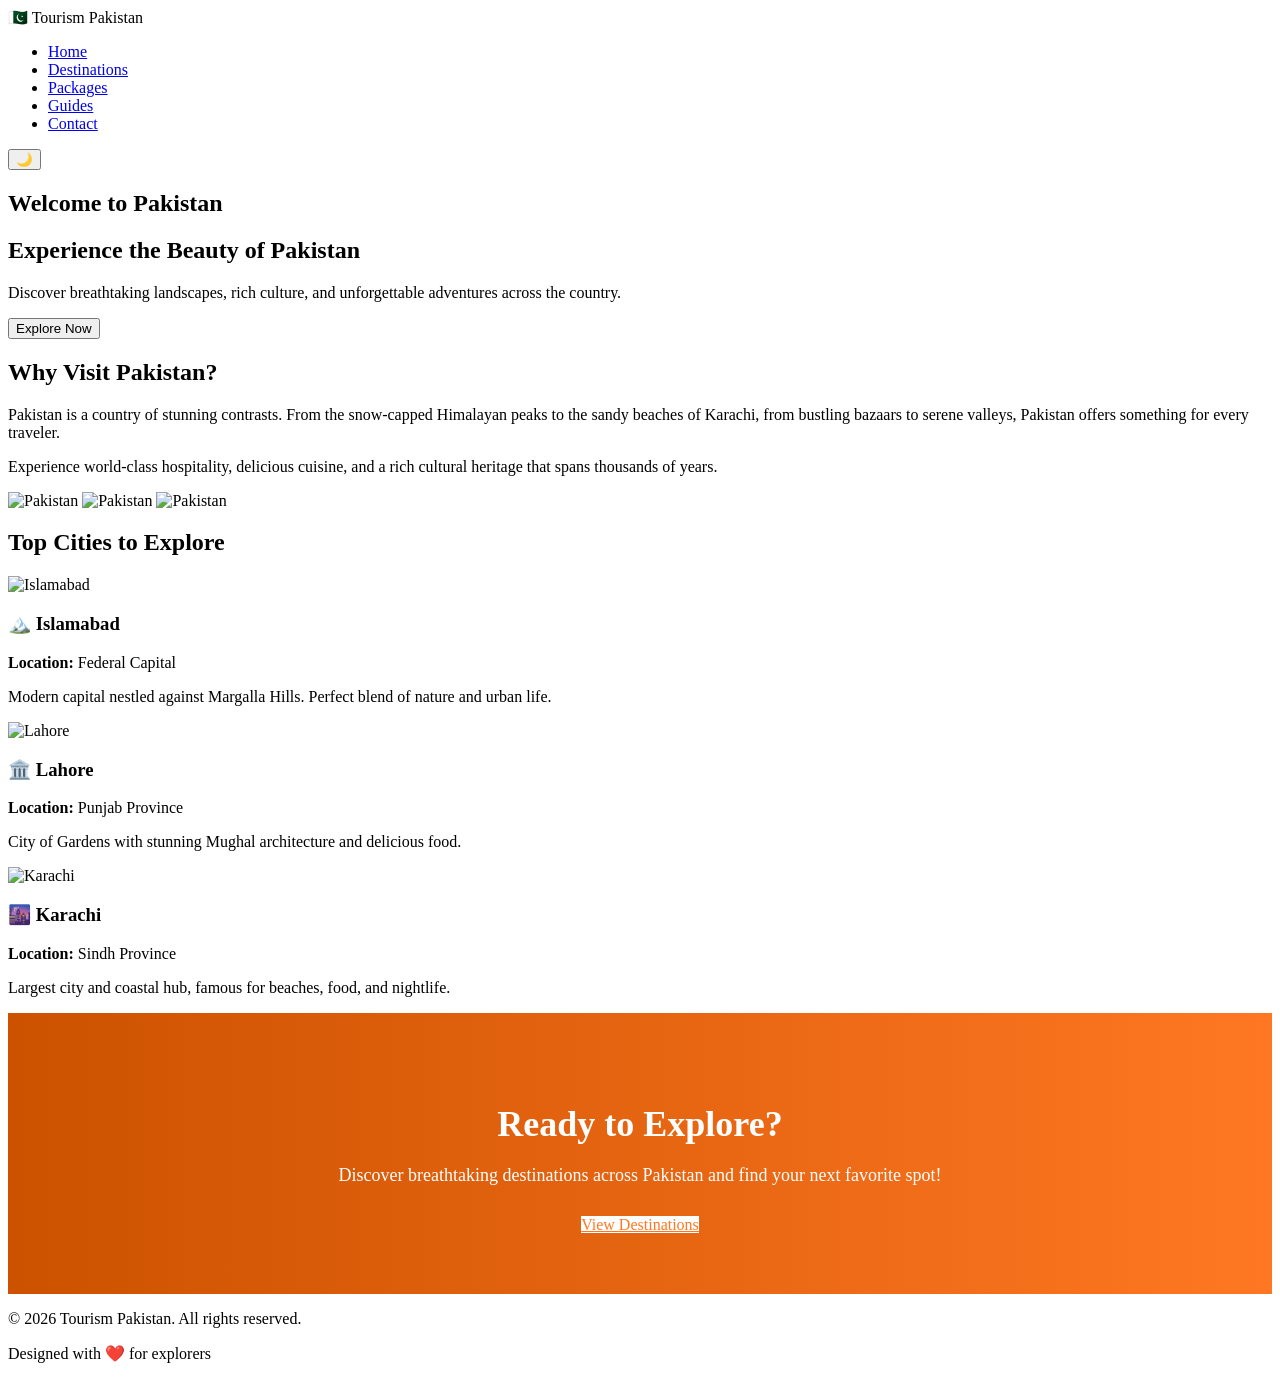
==== index.html @ 501bb72c "Add files via upload" ====
<!DOCTYPE html>
<html lang="en">
<head>
    <meta charset="UTF-8">
    <meta name="viewport" content="width=device-width, initial-scale=1.0">
    <title>Tourism Pakistan</title>
    <link rel="stylesheet" href="style.css">
    <link rel="stylesheet" href="dark-mode.css">
</head>
<body>

<!-- Navbar -->
<nav>
    <div class="logo">🇵🇰 Tourism Pakistan</div>
    <ul class="nav-links">
        <li><a href="index.html" class="active">Home</a></li>
        <li><a href="destinations.html">Destinations</a></li>
        <li><a href="packages.html">Packages</a></li>
        <li><a href="guides.html">Guides</a></li>
        <li><a href="contact.html">Contact</a></li>
    </ul>
    <button id="darkModeBtn" class="dark-mode-toggle">🌙</button>
</nav>

<!-- Hero Section -->
<section class="hero">
    <div class="hero::before"></div>
    <div class="hero-content">
        <h1>Welcome to Pakistan</h1>
        <h2>Experience the <span class="pk">Beauty of Pakistan</span></h2>
        <p>Discover breathtaking landscapes, rich culture, and unforgettable adventures across the country.</p>
        <button class="btn-primary" id="heroExploreButton">Explore Now</button>
    </div>
</section>

<!-- About Section -->
<section class="about">
    <div class="about-content">
        <div class="about-text">
            <h1>Why Visit <span class="pk">Pakistan?</span></h1>
            <p>Pakistan is a country of stunning contrasts. From the snow-capped Himalayan peaks to the sandy beaches of Karachi, from bustling bazaars to serene valleys, Pakistan offers something for every traveler.</p>
            <p>Experience world-class hospitality, delicious cuisine, and a rich cultural heritage that spans thousands of years.</p>
        </div>
        <div class="image-stack">
            <img src="syed-bilal-javaid-NDw1gxtfglY-unsplash.jpg" alt="Pakistan" class="img img1">
            <img src="hassan-anwer-I_n4H25slzU-unsplash.jpg" alt="Pakistan" class="img img2">
            <img src="qasim-nagori-1x3qakkpzZU-unsplash.jpg" alt="Pakistan" class="img img3">
        </div>
    </div>
</section>

<!-- Cities Section -->
<section class="cities-section">
    <div class="container">
        <h2>Top Cities to Explore</h2>
        <div class="cities-grid">
            <div class="city-card">
                <div class="city-image">
                    <img src="qasim-nagori-1x3qakkpzZU-unsplash.jpg" alt="Islamabad">
                </div>
                <div class="city-details">
                    <h3>🏔️ Islamabad</h3>
                    <p><strong>Location:</strong> Federal Capital</p>
                    <p>Modern capital nestled against Margalla Hills. Perfect blend of nature and urban life.</p>
                </div>
            </div>

            <div class="city-card">
                <div class="city-image">
                    <img src="hassan-anwer-I_n4H25slzU-unsplash.jpg" alt="Lahore">
                </div>
                <div class="city-details">
                    <h3>🏛️ Lahore</h3>
                    <p><strong>Location:</strong> Punjab Province</p>
                    <p>City of Gardens with stunning Mughal architecture and delicious food.</p>
                </div>
            </div>

            <div class="city-card">
                <div class="city-image">
                    <img src="Karachi.jpg" alt="Karachi">
                </div>
                <div class="city-details">
                    <h3>🌆 Karachi</h3>
                    <p><strong>Location:</strong> Sindh Province</p>
                    <p>Largest city and coastal hub, famous for beaches, food, and nightlife.</p>
                </div>
            </div>
        </div>
    </div>
</section>

<!-- CTA Section -->
<section id="cta-section" style="background: linear-gradient(90deg, #cc5200 0%, #ff7722 100%); padding: 60px 40px; text-align: center; color: white;">
    <h2 style="font-size: 36px; margin-bottom: 20px;">Ready to Explore?</h2>
    <p style="font-size: 18px; margin-bottom: 30px;">Discover breathtaking destinations across Pakistan and find your next favorite spot!</p>
    <a href="destinations.html" class="btn-primary" style="background: white; color: #ff7722; border-color: white;">View Destinations</a>
</section>

<!-- Footer -->
<footer>
    <p>&copy; 2026 Tourism Pakistan. All rights reserved.</p>
    <p>Designed with ❤️ for explorers</p>
</footer>

<script>
    const heroButton = document.getElementById('heroExploreButton');
    if (heroButton) {
        heroButton.addEventListener('click', () => {
            const target = document.getElementById('cta-section');
            if (target) {
                target.scrollIntoView({ behavior: 'smooth' });
            }
        });
    }
</script>
<script src="dark-mode.js"></script>
</body>
</html>
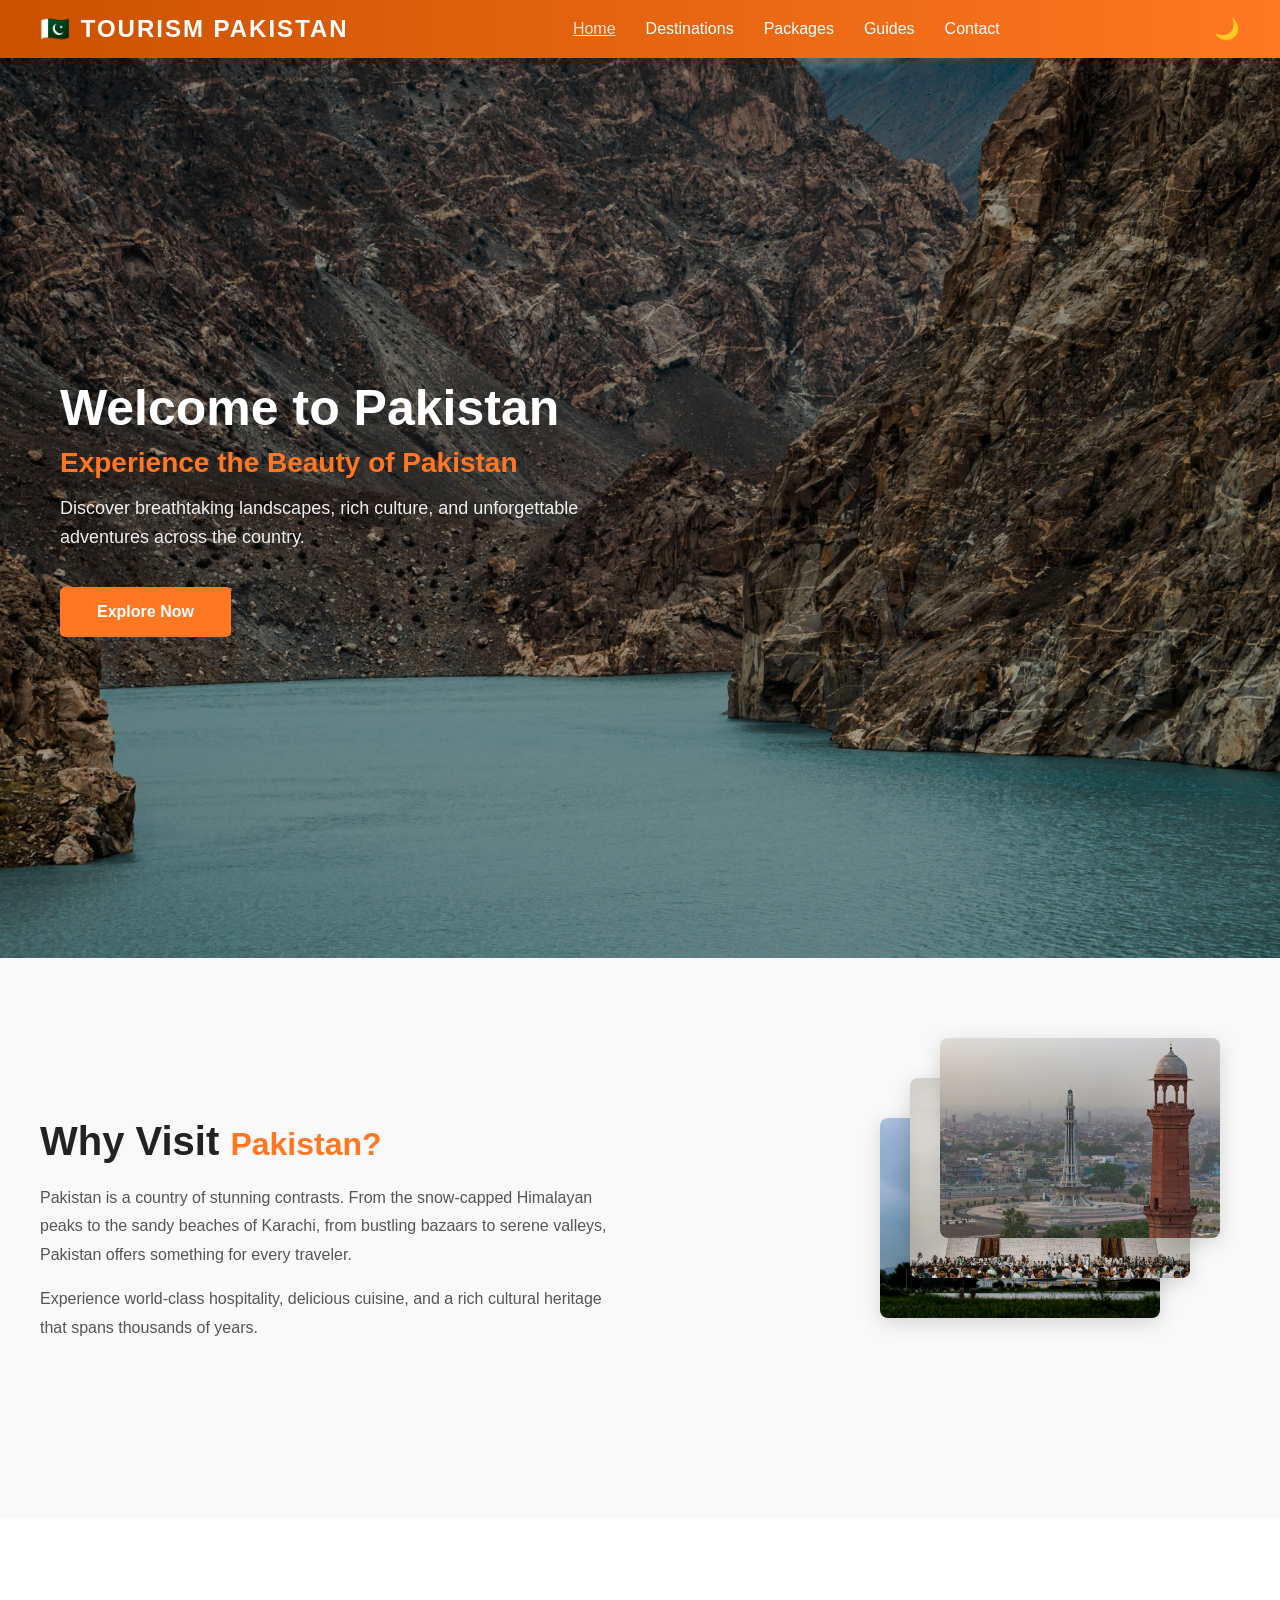
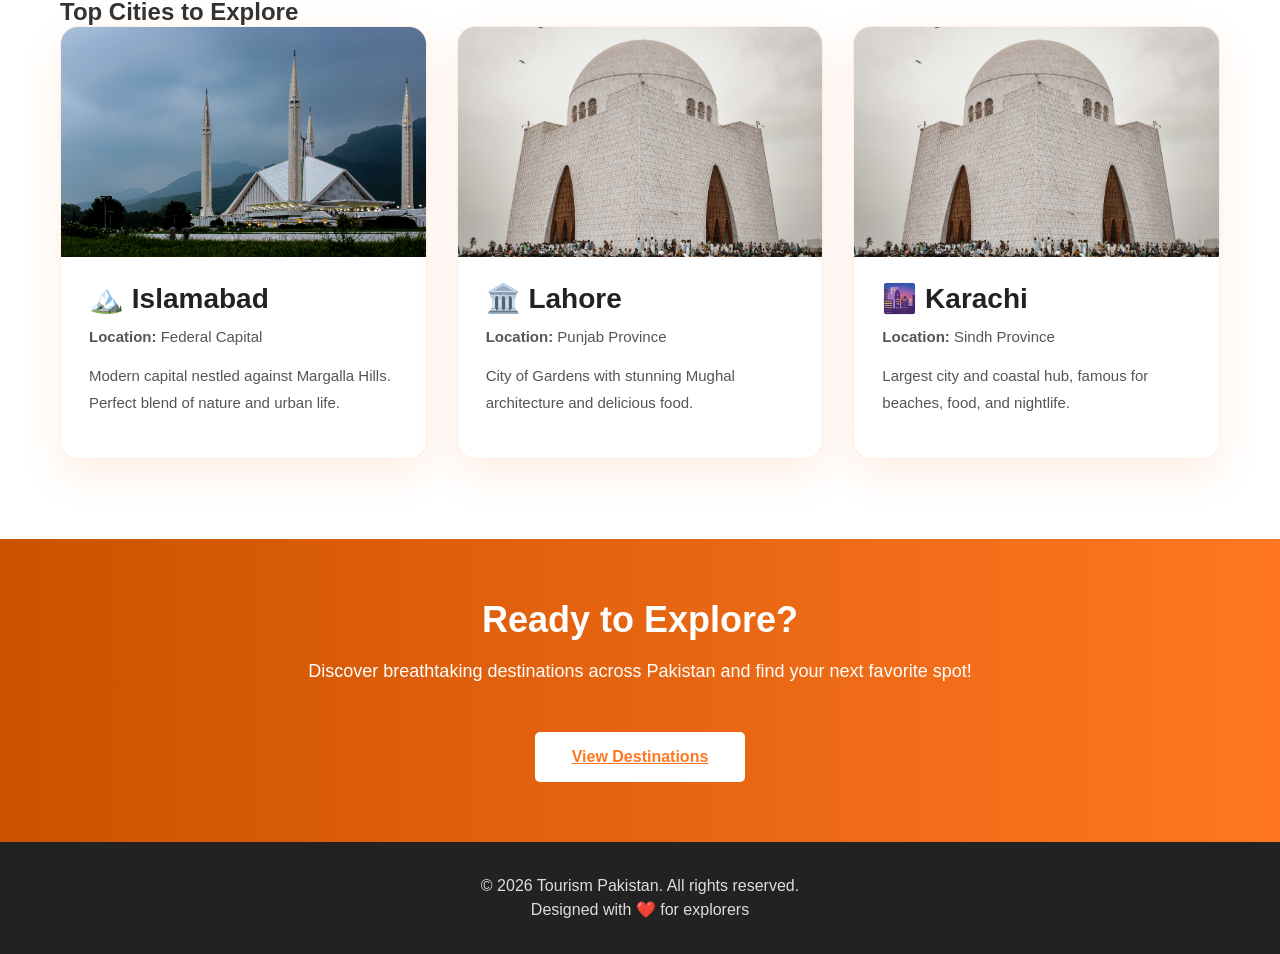
==== commit ddea2f3e: "Update index.html" ====
--- a/index.html
+++ b/index.html
@@ -78,7 +78,7 @@
 
             <div class="city-card">
                 <div class="city-image">
-                    <img src="Karachi.jpg" alt="Karachi">
+                    <img src="hassan-anwer-I_n4H25slzU-unsplash.jpg" alt="Karachi">
                 </div>
                 <div class="city-details">
                     <h3>🌆 Karachi</h3>
@@ -116,4 +116,4 @@
 </script>
 <script src="dark-mode.js"></script>
 </body>
-</html>+</html>
--- a/style.css
+++ b/style.css
@@ -0,0 +1,1332 @@
+* {
+    margin: 0;
+    padding: 0;
+    box-sizing: border-box;
+    font-family: 'Segoe UI', Tahoma, Geneva, Verdana, sans-serif;
+}
+
+body {
+    background: #fff;
+    color: #333;
+}
+
+.container {
+    max-width: 1200px;
+    margin: 0 auto;
+    padding: 0 20px;
+}
+
+nav {
+    display: flex;
+    justify-content: space-between;
+    align-items: center;
+    padding: 15px 40px;
+    background: linear-gradient(90deg, #cc5200 0%, #ff7722 100%);
+    color: white;
+    position: sticky;
+    top: 0;
+    box-shadow: 0 2px 10px rgba(0, 0, 0, 0.15);
+    z-index: 100;
+}
+
+.navbar .nav-container {
+    display: flex;
+    align-items: center;
+    justify-content: space-between;
+    width: 100%;
+    gap: 20px;
+    flex-wrap: wrap;
+}
+
+.logo {
+    font-family: 'Segoe UI Emoji', 'Segoe UI Symbol', 'Segoe UI', Tahoma, Geneva, Verdana, sans-serif;
+    font-size: 24px;
+    font-weight: bold;
+    color: white;
+    text-transform: uppercase;
+    letter-spacing: 2px;
+}
+
+.nav-links {
+    display: flex;
+    list-style: none;
+}
+
+.nav-links li {
+    margin-left: 30px;
+}
+
+.nav-links a {
+    color: white;
+    text-decoration: none;
+    transition: 0.3s;
+    font-weight: 500;
+    font-size: 16px;
+}
+
+.nav-links a:hover,
+.nav-links a.active {
+    color: #ffe0cc;
+    text-decoration: underline;
+}
+
+.hero {
+    height: 100vh;
+    background: url('shuttergames-9BE8hiqvUM4-unsplash.jpg') no-repeat center/cover;
+    position: relative;
+    display: flex;
+    align-items: center;
+    padding: 60px;
+    color: white;
+}
+
+.hero::before {
+    content: "";
+    position: absolute;
+    width: 100%;
+    height: 100%;
+    background: rgba(0, 0, 0, 0.25);
+    top: 0;
+    left: 0;
+}
+
+.hero-content {
+    position: relative;
+    max-width: 600px;
+    z-index: 2;
+}
+
+.hero-content h1 {
+    font-size: 50px;
+    font-weight: bold;
+    margin-bottom: 10px;
+    color: white;
+}
+
+.hero-content h2 {
+    margin: 10px 0;
+    color: #ff7722;
+    font-size: 28px;
+}
+
+.hero-content p {
+    margin: 15px 0;
+    color: #eee;
+    font-size: 18px;
+    line-height: 1.6;
+}
+
+.btn-primary {
+    padding: 14px 35px;
+    background: #ff7722;
+    border: 2px solid #ff7722;
+    color: white;
+    border-radius: 5px;
+    cursor: pointer;
+    font-weight: bold;
+    font-size: 16px;
+    transition: 0.3s;
+    display: inline-block;
+    margin-top: 20px;
+}
+
+.btn-primary:hover {
+    background: #cc5200;
+    border-color: #cc5200;
+    transform: scale(1.05);
+}
+
+.about {
+    padding: 80px 40px;
+    background: #f9f9f9;
+}
+
+.about-content {
+    display: flex;
+    align-items: center;
+    gap: 60px;
+    max-width: 1200px;
+    margin: 0 auto;
+}
+
+.about-text {
+    flex: 1;
+}
+
+.about-text h1 {
+    font-size: 40px;
+    margin-bottom: 20px;
+    color: #222;
+}
+
+.about-text .pk {
+    color: #ff7722;
+    font-size: 32px;
+    font-weight: bold;
+}
+
+.about-text p {
+    font-size: 16px;
+    color: #555;
+    line-height: 1.8;
+    margin-bottom: 15px;
+}
+
+/* image thingy */
+.image-stack {
+    flex: 1;
+    position: relative;
+    height: 400px;
+    display: flex;
+    align-items: center;
+    justify-content: center;
+}
+
+.img {
+    position: absolute;
+    width: 280px;
+    height: 200px;
+    border-radius: 8px;
+    object-fit: cover;
+    box-shadow: 0 5px 20px rgba(0, 0, 0, 0.15);
+    transition: 0.5s;
+    border: none;
+}
+
+.img1 {
+    top: 0;
+    right: 20px;
+    z-index: 3;
+}
+
+.img2 {
+    top: 40px;
+    right: 50px;
+    z-index: 2;
+}
+
+.img3 {
+    top: 80px;
+    right: 80px;
+    z-index: 1;
+}
+
+.image-stack:hover .img1 {
+    transform: translateY(-10px);
+    box-shadow: 0 10px 30px rgba(0, 0, 0, 0.2);
+}
+
+.image-stack:hover .img2 {
+    transform: translateY(-5px);
+    box-shadow: 0 10px 30px rgba(0, 0, 0, 0.2);
+}
+
+.image-stack:hover .img3 {
+    transform: translateY(0px);
+}
+
+footer {
+    background: #222;
+    color: #ddd;
+    text-align: center;
+    padding: 30px 15px;
+}
+
+footer p {
+    margin: 5px 0;
+}
+
+footer p a {
+    color: #ff7722;
+    text-decoration: none;
+    transition: 0.3s;
+}
+
+footer p a:hover {
+    color: #cc5200;
+    text-decoration: underline;
+}
+
+.contact {
+    position: relative;
+    padding: 60px 40px;
+    background: #f9f9f9;
+    text-align: center;
+}
+
+.contact h2 {
+    font-size: 36px;
+    color: #222;
+    margin-bottom: 30px;
+}
+
+.contact form {
+    max-width: 500px;
+    margin: auto;
+    display: flex;
+    flex-direction: column;
+}
+
+.contact input,
+.contact textarea {
+    margin: 12px 0;
+    padding: 14px;
+    border: 1px solid #ddd;
+    border-radius: 5px;
+    background: #fff;
+    color: #333;
+    font-size: 16px;
+    transition: 0.3s;
+}
+
+.contact input:focus,
+.contact textarea:focus {
+    outline: none;
+    border-color: #ff7722;
+    box-shadow: 0 0 10px rgba(255, 119, 34, 0.2);
+}
+
+.contact textarea {
+    resize: vertical;
+    min-height: 150px;
+}
+
+.contact button {
+    padding: 14px;
+    background: #ff7722;
+    color: white;
+    border: none;
+    cursor: pointer;
+    border-radius: 5px;
+    font-weight: bold;
+    font-size: 16px;
+    transition: 0.3s;
+    margin-top: 15px;
+}
+
+.contact button:hover {
+    background: #cc5200;
+    transform: scale(1.05);
+}
+
+/* Destinations Page CSS */
+.hero-destinations {
+    position: relative;
+    height: 100vh;
+    background: url('travel2.jpg') no-repeat center/cover;
+    display: flex;
+    align-items: center;
+    justify-content: center;
+    color: white;
+    text-align: center;
+    padding: 60px 40px;
+}
+
+.hero-destinations::before {
+    content: "";
+    position: absolute;
+    width: 100%;
+    height: 100%;
+    background: rgba(0, 0, 0, 0.45);
+    top: 0;
+    left: 0;
+    z-index: 0;
+}
+
+.hero-destinations .hero-content {
+    position: relative;
+    z-index: 1;
+    max-width: 900px;
+    width: 100%;
+    padding: 20px;
+}
+
+.hero-destinations h2 {
+    font-size: 52px;
+    margin-bottom: 15px;
+    text-shadow: 0 18px 30px rgba(0, 0, 0, 0.4);
+    white-space: nowrap;
+}
+
+.hero-destinations .hero-subtitle {
+    font-size: 24px;
+    color: #ffffff;
+    margin: 0 0 18px;
+    text-shadow: 0 10px 20px rgba(0, 0, 0, 0.35);
+}
+
+.hero-destinations p {
+    font-size: 18px;
+    color: #fdf1e8;
+    line-height: 1.9;
+    margin-bottom: 20px;
+    text-shadow: 0 12px 20px rgba(0, 0, 0, 0.25);
+}
+
+.hero-destinations .hero-simple {
+    font-size: 20px;
+    color: #ff7722;
+    font-weight: 700;
+    margin-bottom: 18px;
+    text-shadow: 0 10px 20px rgba(0, 0, 0, 0.35);
+}
+
+.hero-destinations .btn-primary {
+    margin-top: 20px;
+    padding: 14px 38px;
+}
+
+.cta-section {
+    background: linear-gradient(90deg, #cc5200 0%, #ff7722 100%);
+    padding: 60px 40px;
+    text-align: center;
+    color: white;
+}
+
+.cta-section h2 {
+    font-size: 36px;
+    margin-bottom: 20px;
+}
+
+.cta-section p {
+    font-size: 18px;
+    margin-bottom: 30px;
+    color: #fff;
+}
+
+.cta-btn {
+    background: white;
+    color: #ff7722;
+    border-color: white;
+    padding: 14px 35px;
+}
+
+.cta-btn:hover {
+    background: #ffe0cc;
+    color: #cc5200;
+}
+
+.cities-section {
+    padding: 80px 40px;
+    background: #fff;
+}
+
+.cities-grid {
+    display: grid;
+    grid-template-columns: repeat(auto-fit, minmax(300px, 1fr));
+    gap: 30px;
+    max-width: 1200px;
+    margin: 0 auto;
+}
+
+.city-card {
+    background: #ffffff;
+    border-radius: 18px;
+    overflow: hidden;
+    box-shadow: 0 15px 40px rgba(255, 119, 34, 0.12);
+    transition: transform 0.3s ease, box-shadow 0.3s ease;
+    border: 1px solid rgba(255, 119, 34, 0.12);
+}
+
+.city-card:hover {
+    transform: translateY(-10px);
+    box-shadow: 0 24px 50px rgba(255, 119, 34, 0.18);
+}
+
+.city-image {
+    width: 100%;
+    height: 230px;
+    overflow: hidden;
+}
+
+.city-image img {
+    width: 100%;
+    height: 100%;
+    object-fit: cover;
+    transition: transform 0.3s ease;
+}
+
+.city-card:hover .city-image img {
+    transform: scale(1.05);
+}
+
+.city-details {
+    padding: 25px 28px 30px;
+    text-align: left;
+}
+
+.city-details h3 {
+    font-size: 28px;
+    margin-bottom: 8px;
+    color: #222;
+}
+
+.city-details .location {
+    color: #ff7722;
+    font-weight: 700;
+    margin-bottom: 18px;
+    display: inline-block;
+}
+
+.city-details p {
+    font-size: 15px;
+    color: #555;
+    line-height: 1.8;
+    margin-bottom: 12px;
+}
+
+.city-details h4 {
+    font-size: 17px;
+    margin-top: 18px;
+    margin-bottom: 12px;
+    color: #222;
+}
+
+.city-details ul {
+    list-style: disc inside;
+    padding-left: 0;
+    margin-bottom: 15px;
+    color: #666;
+}
+
+.city-details li {
+    margin-bottom: 8px;
+}
+
+.city-details .distance {
+    color: #888;
+    font-size: 14px;
+    margin-top: 10px;
+}
+
+/* Guides Page CSS */
+.hero-guides {
+    position: relative;
+    height: 100vh;
+    background: url('guide.jpg') no-repeat center center/cover;
+    display: flex;
+    align-items: center;
+    justify-content: center;
+    color: white;
+    text-align: center;
+    padding: 60px 40px;
+}
+
+.hero-guides::before {
+    content: "";
+    position: absolute;
+    width: 100%;
+    height: 100%;
+    background: rgba(0, 0, 0, 0.25);
+    top: 0;
+    left: 0;
+    z-index: 0;
+}
+
+.hero-guides .hero-content {
+    position: relative;
+    z-index: 1;
+    max-width: 700px;
+    width: 100%;
+    padding: 20px;
+}
+
+.hero-guides h2 {
+    font-size: 48px;
+    margin-bottom: 15px;
+}
+
+.hero-guides p {
+    font-size: 20px;
+    color: #fff1e6;
+}
+
+.guides-container {
+    display: grid;
+    grid-template-columns: repeat(auto-fit, minmax(280px, 1fr));
+    gap: 30px;
+    padding: 60px 40px;
+    max-width: 1200px;
+    margin: 0 auto;
+    background: #fff;
+}
+
+.guide-card {
+    background: #fff;
+    border: 1px solid rgba(255, 119, 34, 0.15);
+    border-radius: 10px;
+    padding: 30px;
+    text-align: center;
+    box-shadow: 0 8px 25px rgba(255, 119, 34, 0.08);
+    transition: 0.3s;
+}
+
+.guide-card:hover {
+    transform: translateY(-10px);
+    box-shadow: 0 10px 30px rgba(255, 119, 34, 0.15);
+}
+
+.guide-avatar {
+    font-size: 4rem;
+    margin: 0 auto 15px;
+    width: 100px;
+    height: 100px;
+    display: inline-flex;
+    align-items: center;
+    justify-content: center;
+    border-radius: 50%;
+    background: rgba(255, 119, 34, 0.12);
+    color: #ff7722;
+}
+
+.guide-card h3 {
+    font-size: 24px;
+    color: #222;
+    margin-bottom: 10px;
+}
+
+.specialization {
+    color: #ff7722;
+    font-weight: bold;
+    margin-bottom: 20px;
+    font-size: 16px;
+}
+
+.guide-info {
+    text-align: left;
+    margin: 20px 0;
+    color: #555;
+    font-size: 14px;
+    line-height: 1.8;
+}
+
+.guide-info p {
+    margin-bottom: 10px;
+}
+
+.contact-btn {
+    background-color: #ff7722;
+    color: white;
+    border: none;
+    padding: 12px 25px;
+    border-radius: 5px;
+    cursor: pointer;
+    font-weight: bold;
+    margin-top: 15px;
+    transition: 0.3s;
+    width: 100%;
+}
+
+.contact-btn:hover {
+    background-color: #cc5200;
+    transform: scale(1.05);
+}
+
+/* Packages Page CSS */
+.hero-packages {
+    position: relative;
+    height: 100vh;
+    background: url('packagepicture.jpg') no-repeat center/cover;
+    display: flex;
+    align-items: center;
+    justify-content: center;
+    color: white;
+    text-align: center;
+    padding: 60px 40px;
+}
+
+.hero-packages::before {
+    content: "";
+    position: absolute;
+    width: 100%;
+    height: 100%;
+    background: rgba(0, 0, 0, 0.25);
+    top: 0;
+    left: 0;
+    z-index: 0;
+}
+
+.hero-packages .hero-content {
+    position: relative;
+    z-index: 1;
+    max-width: 700px;
+    width: 100%;
+    padding: 20px;
+}
+
+.hero-packages h1 {
+    font-size: 50px;
+    margin-bottom: 20px;
+    text-shadow: 0 18px 30px rgba(0, 0, 0, 0.35);
+    color: #ff7722;
+}
+
+.hero-packages p {
+    font-size: 20px;
+    color: #fff2e6;
+}
+
+.hero-packages .hero-quote {
+    font-size: 26px;
+    color: #ffffff;
+    margin: 22px 0 10px;
+    line-height: 1.5;
+}
+
+.hero-packages .hero-author {
+    color: #ff7722;
+    font-style: italic;
+    margin-top: 8px;
+    font-size: 20px;
+    line-height: 1.2;
+}
+
+.packages-page {
+    padding: 80px 40px;
+    background: #fff;
+}
+
+.packages-grid {
+    display: grid;
+    grid-template-columns: repeat(auto-fit, minmax(300px, 340px));
+    gap: 30px;
+    max-width: 1100px;
+    margin: 0 auto;
+    justify-content: center;
+    align-items: stretch;
+}
+
+.package-card {
+    display: flex;
+    flex-direction: column;
+    align-items: stretch;
+    min-height: 100%;
+    background: linear-gradient(180deg, #fff7f0 0%, #ffffff 100%);
+    border-radius: 20px;
+    overflow: hidden;
+    box-shadow: 0 15px 40px rgba(255, 119, 34, 0.16);
+    transition: transform 0.3s ease, box-shadow 0.3s ease;
+    border: 1px solid rgba(255, 119, 34, 0.16);
+}
+
+.package-card:hover {
+    transform: translateY(-10px);
+    box-shadow: 0 24px 50px rgba(255, 119, 34, 0.22);
+}
+
+.package-header {
+    background: linear-gradient(135deg, #ff7722 0%, #ffb574 100%);
+    padding: 30px;
+    color: white;
+    text-align: center;
+    position: relative;
+    min-height: 220px;
+    display: flex;
+    flex-direction: column;
+    justify-content: center;
+}
+
+.package-header h3 {
+    font-size: 28px;
+    margin-bottom: 10px;
+}
+
+.package-price {
+    font-size: 24px;
+    font-weight: 700;
+    margin-bottom: 8px;
+}
+
+.package-duration {
+    font-size: 16px;
+    color: rgba(255, 255, 255, 0.95);
+}
+
+.package-card .package-content {
+    padding: 30px;
+    background: #ffffff;
+    display: flex;
+    flex-direction: column;
+    flex: 1;
+    min-height: 340px;
+}
+
+.package-content h4 {
+    color: #333;
+    margin-bottom: 18px;
+}
+
+.package-content ul {
+    list-style: none;
+    padding: 0;
+    margin-bottom: 20px;
+    color: #666;
+}
+
+.package-content li {
+    padding: 8px 0;
+}
+
+.package-summary {
+    color: #666;
+    margin-bottom: 20px;
+    line-height: 1.7;
+}
+
+.book-btn {
+    width: 100%;
+    min-height: 52px;
+    padding: 0 20px;
+    background: #ff7722;
+    color: white;
+    border: none;
+    border-radius: 10px;
+    font-size: 16px;
+    font-weight: bold;
+    cursor: pointer;
+    transition: 0.3s;
+    margin-top: auto;
+}
+
+.book-btn:hover {
+    background: #cc5200;
+    transform: translateY(-1px);
+}
+
+.package-badge {
+    position: absolute;
+    top: 18px;
+    right: 18px;
+    background: rgba(255, 255, 255, 0.18);
+    color: white;
+    padding: 8px 16px;
+    border-radius: 999px;
+    font-weight: bold;
+    font-size: 14px;
+}
+
+/* mobile ke liye */
+@media (max-width: 600px) {
+    nav {
+        padding: 12px 20px;
+        flex-wrap: wrap;
+    }
+
+    .logo {
+        font-size: 20px;
+    }
+
+    .nav-links {
+        width: 100%;
+        gap: 10px;
+    }
+
+    .nav-links li {
+        margin-left: 10px;
+        font-size: 14px;
+    }
+
+    .dark-mode-toggle {
+        margin-left: 10px;
+    }
+
+    .hero {
+        padding: 30px 20px;
+    }
+
+    .hero-content h1 {
+        font-size: 32px;
+    }
+
+    .hero-content h2 {
+        font-size: 18px;
+    }
+
+    .hero-content p {
+        font-size: 15px;
+    }
+
+    .about {
+        padding: 40px 20px;
+    }
+
+    .about-content {
+        flex-direction: column;
+        gap: 35px;
+    }
+
+    .about-text h1 {
+        font-size: 30px;
+    }
+
+    .about-text .pk {
+        font-size: 28px;
+    }
+
+    .about-text p {
+        font-size: 15px;
+    }
+
+    .image-stack {
+        position: relative;
+        height: auto;
+        display: flex;
+        flex-direction: column;
+        align-items: center;
+        gap: 25px;
+    }
+
+    .img {
+        position: relative;
+        width: 100%;
+        max-width: 220px;
+        height: 165px;
+        top: auto;
+        right: auto;
+    }
+
+    .img1, .img2, .img3 {
+        top: auto ;
+        right: auto;
+    }
+
+    .cities-section {
+        padding: 40px 20px;
+    }
+
+    .cities-section h2 {
+        font-size: 30px;
+        margin-bottom: 40px;
+    }
+
+    .cities-grid {
+        grid-template-columns: 1fr;
+        gap: 25px;
+    }
+
+    .city-image {
+        height: 220px;
+    }
+
+    .city-details h3 {
+        font-size: 24px;
+    }
+
+    .contact {
+        padding: 30px 20px;
+    }
+
+    .contact-grid {
+        grid-template-columns: 1fr;
+    }
+
+    .destinations-grid {
+        padding: 40px 20px;
+    }
+
+    .guides-container {
+        padding: 40px 20px;
+    }
+
+    .packages-container {
+        padding: 40px 20px;
+    }
+
+    .hero-destinations h2,
+    .hero-guides h2,
+    .hero-packages h2 {
+        font-size: 32px;
+    }
+
+    .hero-destinations p,
+    .hero-guides p,
+    .hero-packages p {
+        font-size: 16px;
+    }
+
+    .hero-destinations,
+    .hero-guides,
+    .hero-packages {
+        min-height: auto;
+        height: auto;
+        padding: 40px 20px;
+        align-items: flex-start;
+    }
+
+    .hero-destinations .hero-content,
+    .hero-guides .hero-content,
+    .hero-packages .hero-content {
+        max-width: 100%;
+        width: 100%;
+        padding: 15px;
+    }
+
+    .hero-destinations h2,
+    .hero-guides h2,
+    .hero-packages h1 {
+        font-size: 34px;
+        white-space: normal;
+        line-height: 1.1;
+    }
+
+    .hero-destinations .hero-subtitle,
+    .hero-guides p,
+    .hero-packages p,
+    .hero-packages .hero-quote,
+    .hero-destinations .hero-simple {
+        font-size: 16px;
+    }
+
+    .hero-destinations .hero-simple {
+        margin-bottom: 12px;
+    }
+}
+
+/* pc */
+@media (min-width: 769px) and (max-width: 1024px) {
+    nav {
+        padding: 15px 35px;
+    }
+
+    .nav-links li {
+        margin-left: 20px;
+    }
+
+    .hero {
+        padding: 50px 40px;
+    }
+
+    .hero-content h1 {
+        font-size: 44px;
+    }
+
+    .hero-content h2 {
+        font-size: 22px;
+    }
+
+    .about {
+        padding: 60px 35px;
+    }
+
+    .about-content {
+        flex-direction: row;
+        gap: 50px;
+    }
+
+    .about-text h1 {
+        font-size: 38px;
+    }
+
+    .about-text .pk {
+        font-size: 32px;
+    }
+
+    .image-stack {
+        position: relative;
+        height: 350px;
+        display: flex;
+        align-items: center;
+        justify-content: center;
+    }
+
+    .img {
+        position: absolute;
+        width: 240px;
+        height: 180px;
+    }
+
+    .img1 {
+        top: 0;
+        right: 40px;
+    }
+
+    .img2 {
+        top: 35px;
+        right: 70px;
+    }
+
+    .img3 {
+        top: 70px;
+        right: 100px;
+    }
+
+    .cities-section {
+        padding: 60px 35px;
+    }
+
+    .cities-section h2 {
+        font-size: 40px;
+        margin-bottom: 55px;
+    }
+
+    .cities-grid {
+        grid-template-columns: repeat(3, 1fr);
+        gap: 35px;
+    }
+
+    .city-image {
+        height: 260px;
+    }
+
+    .city-details h3 {
+        font-size: 28px;
+    }
+}
+
+/* Dark Mode Styles */
+body.dark-mode {
+    background-color: #1a1a1a;
+    color: #e0e0e0;
+}
+
+body.dark-mode nav {
+    background: linear-gradient(90deg, #2c2c2c 0%, #3c3c3c 100%);
+}
+
+body.dark-mode .about {
+    background: #2a2a2a;
+}
+
+body.dark-mode .about-text h1 {
+    color: #e0e0e0;
+}
+
+body.dark-mode .about-text p {
+    color: #b0b0b0;
+}
+
+body.dark-mode .cities-section {
+    background: #1a1a1a;
+}
+
+body.dark-mode .cities-section h2 {
+    color: #e0e0e0;
+}
+
+body.dark-mode .city-card {
+    background: #2a2a2a;
+    box-shadow: 0 3px 15px rgba(0, 0, 0, 0.5);
+}
+
+body.dark-mode .city-details {
+    background: #2a2a2a;
+}
+
+body.dark-mode .city-details h3 {
+    color: #ff7722;
+}
+
+body.dark-mode .city-details p,
+body.dark-mode .city-details li {
+    color: #b0b0b0;
+}
+
+body.dark-mode .contact {
+    background: #2a2a2a;
+}
+
+body.dark-mode .contact h2 {
+    color: #e0e0e0;
+}
+
+body.dark-mode .contact input,
+body.dark-mode .contact textarea {
+    background: #3a3a3a;
+    color: #e0e0e0;
+    border-color: #555;
+}
+
+.contact-grid {
+    display: grid;
+    grid-template-columns: repeat(2, 1fr);
+    gap: 40px;
+    max-width: 1000px;
+    margin: 0 auto;
+}
+
+.contact-form {
+    display: flex;
+    flex-direction: column;
+    text-align: left;
+}
+
+.contact-subtitle {
+    margin: 0 auto 40px;
+    color: #666;
+    max-width: 700px;
+    text-align: center;
+}
+
+.contact-preview {
+    position: absolute;
+    top: 120px;
+    right: 40px;
+    width: 340px;
+    opacity: 0;
+    visibility: hidden;
+    transform: translateX(50px);
+    transition: all 0.35s ease;
+    z-index: 2;
+}
+
+.contact-preview.active {
+    opacity: 1;
+    visibility: visible;
+    transform: translateX(0);
+}
+
+.preview-inner {
+    background: #fff;
+    border-radius: 20px;
+    overflow: hidden;
+    box-shadow: 0 18px 40px rgba(0, 0, 0, 0.18);
+}
+
+.preview-inner img {
+    width: 100%;
+    height: 240px;
+    object-fit: cover;
+    display: block;
+}
+
+.preview-copy {
+    padding: 20px;
+    background: #fff;
+    text-align: center;
+}
+
+.preview-copy h3 {
+    margin-bottom: 10px;
+    font-size: 22px;
+    color: #ff7722;
+}
+
+.preview-copy p {
+    margin: 0;
+    color: #555;
+    font-size: 16px;
+}
+
+.contact-box {
+    background: #fff;
+    padding: 30px;
+    border-radius: 16px;
+    box-shadow: 0 15px 40px rgba(255, 119, 34, 0.12);
+}
+
+.contact-box h3 {
+    color: #ff7722;
+    margin-bottom: 25px;
+}
+
+.contact-box h4 {
+    color: #333;
+    margin-bottom: 10px;
+}
+
+.contact-box a {
+    color: #ff7722;
+    text-decoration: none;
+}
+
+.contact-block {
+    margin-bottom: 20px;
+}
+
+.contact-hours {
+    margin-top: 30px;
+    padding-top: 20px;
+    border-top: 1px solid #ddd;
+}
+
+.contact-submit {
+    width: 100%;
+    margin-top: 20px;
+}
+
+body.dark-mode .contact-box {
+    background: #2a2a2a;
+}
+
+body.dark-mode .contact-box h3,
+body.dark-mode .contact-box h4,
+body.dark-mode .contact-box p,
+body.dark-mode .contact-box a {
+    color: #e0e0e0;
+}
+
+body.dark-mode .contact-block {
+    border-color: #444;
+}
+
+body.dark-mode .contact-grid {
+    background: none;
+}
+
+body.dark-mode footer {
+    background: #0a0a0a;
+    border-top: 1px solid #333;
+}
+
+body.dark-mode .destinations-grid,
+body.dark-mode .guides-container,
+body.dark-mode .packages-page {
+    background: #1a1a1a;
+}
+
+body.dark-mode .guide-card,
+body.dark-mode .package-card {
+    background: #2a2a2a;
+    box-shadow: 0 4px 15px rgba(0, 0, 0, 0.3);
+}
+
+body.dark-mode .guide-card h3,
+body.dark-mode .package-card h4,
+body.dark-mode .package-card h3,
+body.dark-mode .package-content p,
+body.dark-mode .package-content li,
+body.dark-mode .package-duration,
+body.dark-mode .package-price {
+    color: #e0e0e0;
+}
+
+body.dark-mode .guide-info,
+body.dark-mode .package-content {
+    color: #b0b0b0;
+    background: #1c1c1c;
+}
+
+body.dark-mode .specialization {
+    color: #ff7722;
+}
+
+body.dark-mode .hero-destinations {
+    background-image: linear-gradient(rgba(0, 0, 0, 0.3), rgba(0, 0, 0, 0.3)), url('travel2.jpg');
+    background-size: cover;
+    background-position: center;
+}
+
+body.dark-mode .hero-guides {
+    background-image: linear-gradient(rgba(0, 0, 0, 0.45), rgba(0, 0, 0, 0.45)), url('guide.jpg');
+    background-size: cover;
+    background-position: center;
+}
+
+body.dark-mode .hero-packages {
+    background-image: linear-gradient(rgba(0, 0, 0, 0.45), rgba(0, 0, 0, 0.45)), url('packagepicture.jpg');
+    background-size: cover;
+    background-position: center;
+}
+
+.dark-mode-toggle {
+    background: none;
+    border: none;
+    font-size: 1.3rem;
+    cursor: pointer;
+    margin-left: 20px;
+    transition: 0.3s;
+}
+
+.dark-mode-toggle:hover {
+    transform: scale(1.2);
+}
--- a/dark-mode.css
+++ b/dark-mode.css
@@ -0,0 +1,97 @@
+
+body.dark-mode {
+    background-color: #1a1a1a;
+    color: #e0e0e0;
+}
+
+body.dark-mode nav {
+    background: linear-gradient(90deg, #2c2c2c 0%, #3c3c3c 100%);
+}
+
+body.dark-mode .about {
+    background: #2a2a2a;
+}
+
+body.dark-mode .about-text h1 {
+    color: #e0e0e0;
+}
+
+body.dark-mode .about-text p {
+    color: #b0b0b0;
+}
+
+body.dark-mode .cities-section {
+    background: #1a1a1a;
+}
+
+body.dark-mode .cities-section h2 {
+    color: #e0e0e0;
+}
+
+body.dark-mode .city-card {
+    background: #2a2a2a;
+    box-shadow: 0 3px 15px rgba(0, 0, 0, 0.5);
+}
+
+body.dark-mode .city-details {
+    background: #2a2a2a;
+}
+
+body.dark-mode .city-details h3 {
+    color: #ff7722;
+}
+
+body.dark-mode .city-details p {
+    color: #b0b0b0;
+}
+
+body.dark-mode .contact {
+    background: #2a2a2a;
+}
+
+body.dark-mode .contact h2 {
+    color: #e0e0e0;
+}
+
+body.dark-mode .contact input,
+body.dark-mode .contact textarea {
+    background: #3a3a3a;
+    color: #e0e0e0;
+    border-color: #555;
+}
+
+body.dark-mode footer {
+    background: #0a0a0a;
+    border-top: 1px solid #333;
+}
+
+.dark-mode-toggle {
+    background: none;
+    border: none;
+    font-size: 1.3rem;
+    cursor: pointer;
+    margin-left: 20px;
+    transition: 0.3s;
+}
+
+.dark-mode-toggle:hover {
+    transform: scale(1.2);
+}
+
+.package-card:hover {
+    transform: translateY(-10px);
+    box-shadow: 0 8px 25px rgba(0, 0, 0, 0.15);
+}
+
+body.dark-mode .package-card {
+    background: #2a2a2a;
+    box-shadow: 0 3px 15px rgba(0, 0, 0, 0.5);
+}
+
+body.dark-mode .package-card h4 {
+    color: #e0e0e0;
+}
+
+body.dark-mode .package-card p {
+    color: #b0b0b0;
+}
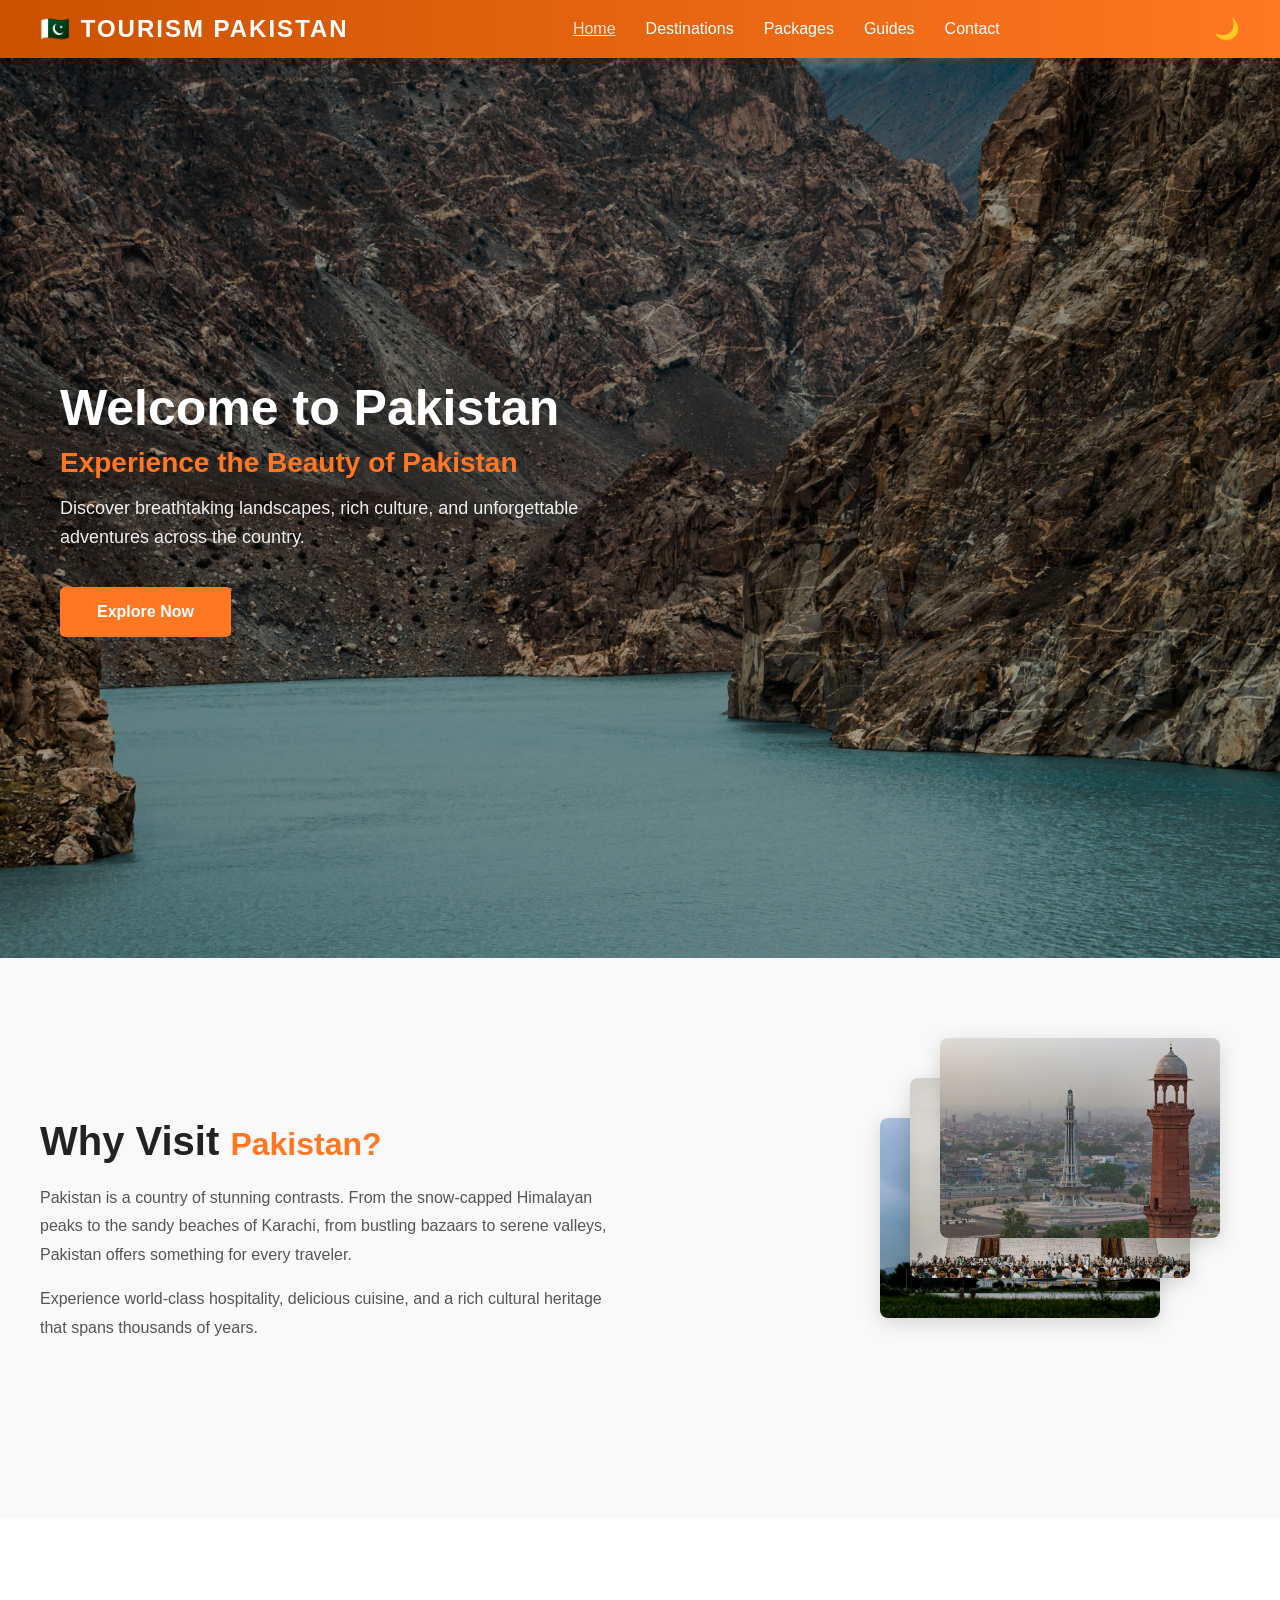
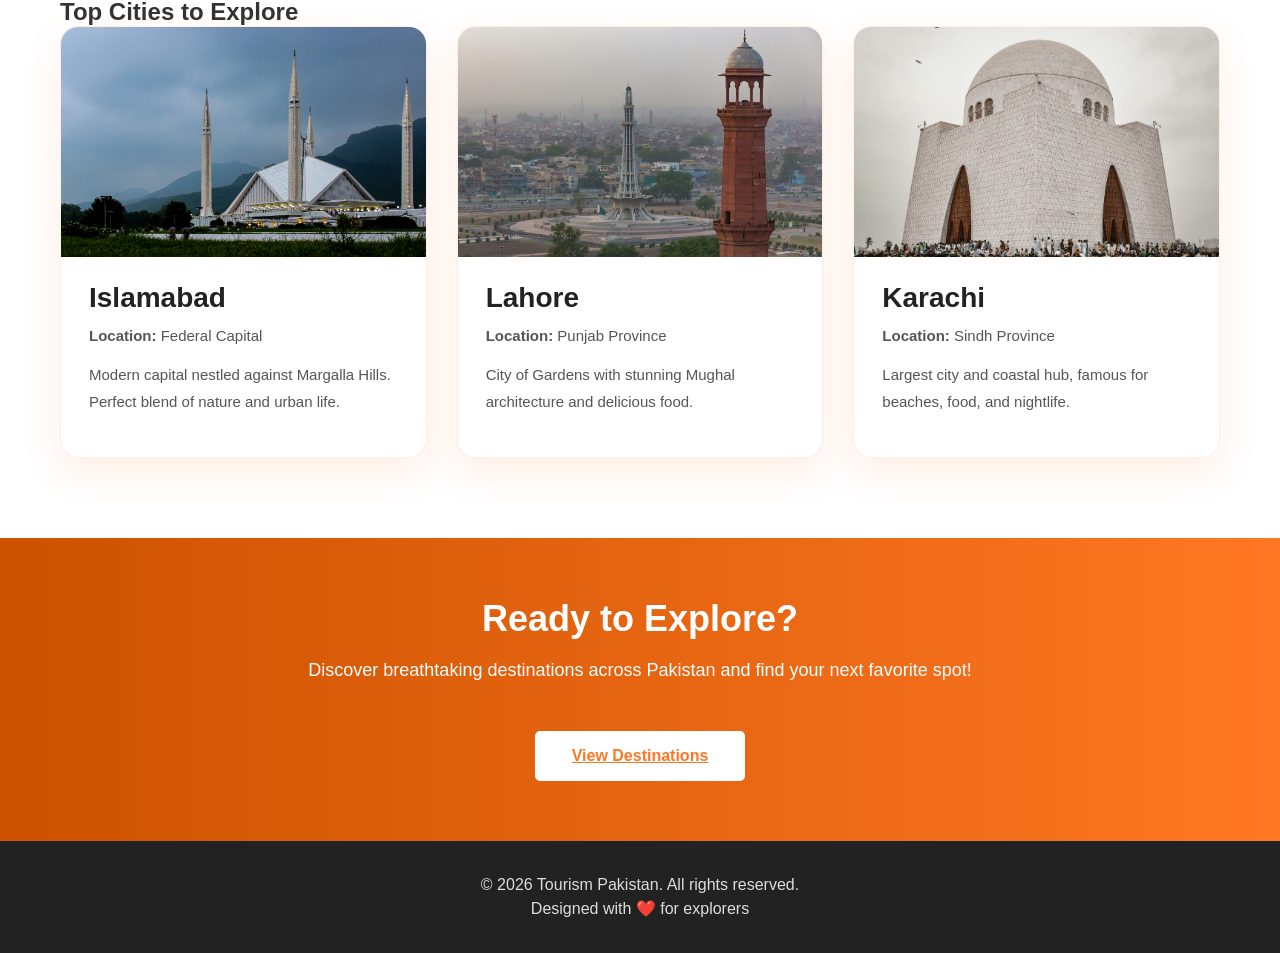
==== commit 70e663b3: "Update index.html" ====
--- a/index.html
+++ b/index.html
@@ -59,7 +59,7 @@
                     <img src="qasim-nagori-1x3qakkpzZU-unsplash.jpg" alt="Islamabad">
                 </div>
                 <div class="city-details">
-                    <h3>🏔️ Islamabad</h3>
+                    <h3>Islamabad</h3>
                     <p><strong>Location:</strong> Federal Capital</p>
                     <p>Modern capital nestled against Margalla Hills. Perfect blend of nature and urban life.</p>
                 </div>
@@ -67,10 +67,10 @@
 
             <div class="city-card">
                 <div class="city-image">
-                    <img src="hassan-anwer-I_n4H25slzU-unsplash.jpg" alt="Lahore">
+                    <img src="syed-bilal-javaid-NDw1gxtfglY-unsplash.jpg" alt="Lahore">
                 </div>
                 <div class="city-details">
-                    <h3>🏛️ Lahore</h3>
+                    <h3>Lahore</h3>
                     <p><strong>Location:</strong> Punjab Province</p>
                     <p>City of Gardens with stunning Mughal architecture and delicious food.</p>
                 </div>
@@ -81,7 +81,7 @@
                     <img src="hassan-anwer-I_n4H25slzU-unsplash.jpg" alt="Karachi">
                 </div>
                 <div class="city-details">
-                    <h3>🌆 Karachi</h3>
+                    <h3>Karachi</h3>
                     <p><strong>Location:</strong> Sindh Province</p>
                     <p>Largest city and coastal hub, famous for beaches, food, and nightlife.</p>
                 </div>
